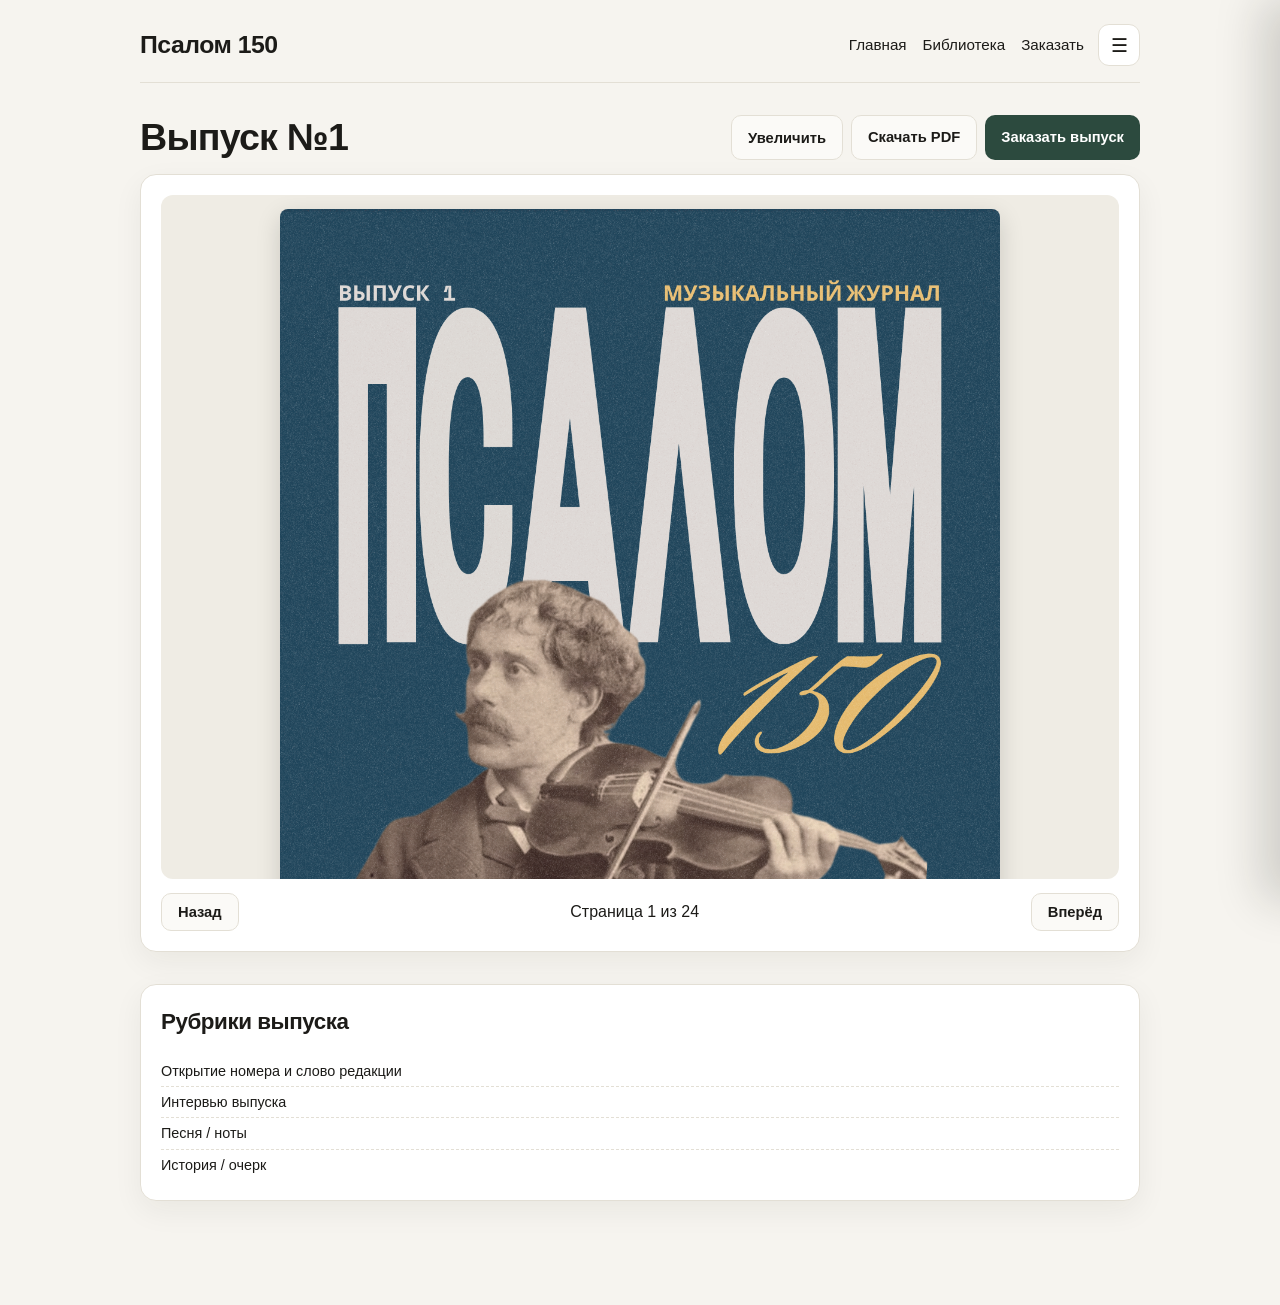
==== issue-1.html @ 5b3814bc "much" ====
<!DOCTYPE html>
<html lang="ru">
<head>
  <meta charset="UTF-8" />
  <meta name="viewport" content="width=device-width, initial-scale=1.0" />
  <title>Выпуск №1 — Псалом 150</title>
  <link rel="stylesheet" href="styles.css" />
</head>
<body>
  <div id="drawerBackdrop" class="drawer-backdrop" aria-hidden="true"></div>
  <aside id="sideDrawer" class="drawer" aria-label="Меню навигации" aria-hidden="true">
    <div class="drawer-top">
      <span class="drawer-title">Псалом 150</span>
      <button id="closeDrawerBtn" type="button" class="drawer-close">Закрыть</button>
    </div>
    <div class="drawer-group">
      <div class="drawer-label">Разделы</div>
      <a class="drawer-link" href="index.html"><span>Главная</span><span>→</span></a>
      <a class="drawer-link" href="library.html"><span>Библиотека</span><span>→</span></a>
      <a class="drawer-link" href="library.html#authors-block"><span>Авторы</span><span>→</span></a>
      <a class="drawer-link" href="order.html"><span>Заказать</span><span>→</span></a>
    </div>
    <div class="drawer-group">
      <div class="drawer-label">Выпуски</div>
      <a class="drawer-link" href="issue-1.html"><span>Выпуск №1</span><span>#1</span></a>
      <a class="drawer-link" href="issue-2.html"><span>Выпуск №2</span><span>#2</span></a>
      <a class="drawer-link" href="issue-3.html"><span>Выпуск №3</span><span>#3</span></a>
    </div>
  </aside>

  <div class="container">
    <header>
      <a href="index.html" class="brand">Псалом 150</a>
      <div class="header-right">
        <div class="top-links">
          <a href="index.html">Главная</a>
          <a href="library.html">Библиотека</a>
          <a href="order.html">Заказать</a>
        </div>
        <button id="openDrawerBtn" type="button" class="menu-btn" aria-label="Открыть меню">☰</button>
      </div>
    </header>

    <div class="flipbook-top">
      <h1 id="issuePageTitle" style="margin:0;">Выпуск №1</h1>
      <div style="display:flex;gap:8px;flex-wrap:wrap;">
        <button id="flipbookZoom" type="button" class="btn btn-secondary">Увеличить</button>
        <a id="issuePagePdf" class="btn btn-secondary" href="psalm-150-issue-1.pdf" download>Скачать PDF</a>
        <a class="btn" href="order.html">Заказать выпуск</a>
      </div>
    </div>

    <section class="flipbook-panel">
      <div id="flipbookStage" class="flipbook-stage">
        <img id="flipbookImg" src="" alt="Страница журнала" />
      </div>
      <div class="flipbook-controls">
        <button id="flipbookPrev" type="button" class="btn btn-secondary">Назад</button>
        <span id="flipbookCounter">Страница 1 из 1</span>
        <button id="flipbookNext" type="button" class="btn btn-secondary">Вперёд</button>
      </div>
    </section>

    <section class="flipbook-panel">
      <h2>Рубрики выпуска</h2>
      <ul id="issuePageRubrics" class="issue-rubrics-list" style="margin-bottom:0;"></ul>
    </section>
  </div>

  <script src="app.js"></script>
  <script>initIssuePage(1);</script>
</body>
</html>
---- styles.css ----
:root {
  --bg: #f6f4ef;
  --surface: #ffffff;
  --surface-soft: #fbfaf7;
  --text: #1c1b18;
  --muted: #625e55;
  --accent: #2c4a3e;
  --accent-hover: #21382f;
  --accent-soft: #e9efec;
  --border: #e3dfd5;
  --radius: 16px;
  --shadow: 0 10px 30px rgba(28, 27, 24, 0.06);
}

* {
  box-sizing: border-box;
}

html {
  scroll-behavior: smooth;
}

body {
  margin: 0;
  font-family: -apple-system, BlinkMacSystemFont, "Segoe UI", Roboto, Inter, Arial, sans-serif;
  background: var(--bg);
  color: var(--text);
  line-height: 1.55;
}

.container {
  max-width: 1040px;
  margin: 0 auto;
  padding: 24px 20px 72px;
}

header {
  display: flex;
  justify-content: space-between;
  align-items: center;
  gap: 16px;
  margin-bottom: 32px;
  padding-bottom: 16px;
  border-bottom: 1px solid var(--border);
}

.brand {
  font-size: 1.55rem;
  font-weight: 700;
  letter-spacing: -0.02em;
  text-decoration: none;
  color: var(--text);
}

.header-right {
  display: flex;
  align-items: center;
  gap: 14px;
}

.top-links {
  display: flex;
  flex-wrap: wrap;
  gap: 16px;
  align-items: center;
}

.top-links a {
  text-decoration: none;
  color: var(--text);
  font-weight: 500;
  font-size: 0.95rem;
}

.top-links a:hover {
  color: var(--accent);
}

.menu-btn {
  display: inline-flex;
  align-items: center;
  justify-content: center;
  width: 42px;
  height: 42px;
  border-radius: 11px;
  border: 1px solid var(--border);
  background: var(--surface);
  color: var(--text);
  font-size: 1.2rem;
  cursor: pointer;
}

.menu-btn:hover {
  background: var(--surface-soft);
}

@media (max-width: 640px) {
  .top-links {
    display: none;
  }
}

/* Right Side Drawer */
.drawer-backdrop {
  position: fixed;
  inset: 0;
  background: rgba(20, 19, 17, 0.5);
  opacity: 0;
  visibility: hidden;
  transition: opacity 0.2s ease, visibility 0.2s ease;
  z-index: 1200;
}

.drawer-backdrop.open {
  opacity: 1;
  visibility: visible;
}

.drawer {
  position: fixed;
  top: 0;
  right: 0;
  bottom: 0;
  width: min(330px, 88vw);
  background: var(--surface);
  border-left: 1px solid var(--border);
  box-shadow: -18px 0 44px rgba(28, 27, 24, 0.18);
  transform: translateX(100%);
  transition: transform 0.22s ease;
  z-index: 1201;
  display: flex;
  flex-direction: column;
  padding: 20px;
  overflow-y: auto;
}

.drawer.open {
  transform: translateX(0);
}

.drawer-top {
  display: flex;
  justify-content: space-between;
  align-items: center;
  padding-bottom: 14px;
  margin-bottom: 16px;
  border-bottom: 1px solid var(--border);
}

.drawer-title {
  font-weight: 700;
  font-size: 1.08rem;
}

.drawer-close {
  border: 1px solid var(--border);
  background: var(--surface-soft);
  color: var(--text);
  border-radius: 9px;
  padding: 6px 11px;
  font-size: 0.88rem;
  font-weight: 600;
  cursor: pointer;
}

.drawer-group {
  margin-bottom: 20px;
}

.drawer-label {
  font-size: 0.75rem;
  text-transform: uppercase;
  letter-spacing: 0.06em;
  color: var(--muted);
  font-weight: 700;
  margin-bottom: 8px;
}

.drawer-link {
  display: flex;
  justify-content: space-between;
  align-items: center;
  padding: 10px 12px;
  border-radius: 10px;
  color: var(--text);
  text-decoration: none;
  font-size: 0.95rem;
  font-weight: 500;
}

.drawer-link:hover {
  background: var(--accent-soft);
  color: var(--accent);
}

h1, h2, h3 {
  margin-top: 0;
  letter-spacing: -0.02em;
}

h1 {
  font-size: clamp(1.7rem, 3.6vw, 2.35rem);
  line-height: 1.2;
}

h2 {
  font-size: 1.4rem;
  margin-bottom: 16px;
}

.muted {
  color: var(--muted);
}

.btn {
  display: inline-flex;
  align-items: center;
  justify-content: center;
  gap: 8px;
  background: var(--accent);
  color: #fff;
  border: none;
  border-radius: 10px;
  padding: 10px 16px;
  font-size: 0.92rem;
  font-weight: 600;
  cursor: pointer;
  text-decoration: none;
  transition: background 0.16s ease, transform 0.1s ease;
}

.btn:hover {
  background: var(--accent-hover);
}

.btn:active {
  transform: translateY(1px);
}

.btn-secondary {
  background: var(--surface-soft);
  color: var(--text);
  border: 1px solid var(--border);
}

.btn-secondary:hover {
  background: #efece4;
}

/* Issues on Home & Library */
.issues-grid {
  display: grid;
  grid-template-columns: repeat(auto-fit, minmax(260px, 1fr));
  gap: 24px;
  margin-bottom: 44px;
}

.issue-card {
  background: var(--surface);
  border: 1px solid var(--border);
  border-radius: var(--radius);
  overflow: hidden;
  box-shadow: var(--shadow);
  display: flex;
  flex-direction: column;
}

.cover-link {
  display: block;
  position: relative;
  aspect-ratio: 3 / 4;
  background: #eae6dc;
  overflow: hidden;
}

.cover-link img {
  width: 100%;
  height: 100%;
  object-fit: cover;
  display: block;
}

.cover-badge {
  position: absolute;
  top: 12px;
  left: 12px;
  background: rgba(28, 27, 18, 0.82);
  color: #fff;
  font-size: 0.78rem;
  font-weight: 600;
  padding: 5px 10px;
  border-radius: 999px;
}

.issue-body {
  padding: 18px;
  display: flex;
  flex-direction: column;
  flex: 1;
}

.issue-meta {
  color: var(--muted);
  font-size: 0.88rem;
  margin-bottom: 12px;
}

.issue-rubrics-title {
  font-size: 0.82rem;
  font-weight: 700;
  color: var(--muted);
  text-transform: uppercase;
  letter-spacing: 0.04em;
  margin-bottom: 6px;
}

.issue-rubrics-list {
  list-style: none;
  padding: 0;
  margin: 0 0 16px;
  font-size: 0.9rem;
}

.issue-rubrics-list li {
  padding: 4px 0;
  border-bottom: 1px dashed var(--border);
}

.issue-rubrics-list li:last-child {
  border-bottom: none;
}

.issue-actions {
  margin-top: auto;
  display: flex;
  flex-wrap: wrap;
  gap: 8px;
}

/* Order Banner on Home */
.order-banner {
  background: var(--surface);
  border: 1px solid var(--border);
  border-radius: var(--radius);
  padding: 24px;
  box-shadow: var(--shadow);
  display: flex;
  flex-wrap: wrap;
  justify-content: space-between;
  align-items: center;
  gap: 18px;
}

/* Flipbook on Issue Page */
.flipbook-panel {
  background: var(--surface);
  border: 1px solid var(--border);
  border-radius: var(--radius);
  padding: 20px;
  box-shadow: var(--shadow);
  margin-bottom: 32px;
}

.flipbook-top {
  display: flex;
  flex-wrap: wrap;
  justify-content: space-between;
  align-items: center;
  gap: 10px;
  margin-bottom: 14px;
}

.flipbook-stage {
  padding: 14px;
  background: #efece4;
  border-radius: 12px;
  display: flex;
  align-items: flex-start;
  justify-content: center;
  overflow: auto;
  max-height: 76vh;
  -webkit-overflow-scrolling: touch;
}

.flipbook-stage img {
  width: 100%;
  max-width: 720px;
  height: auto;
  border-radius: 8px;
  box-shadow: 0 8px 24px rgba(0, 0, 0, 0.16);
}

.flipbook-stage.zoomed img {
  max-width: none;
  width: 165%;
}

.flipbook-controls {
  display: flex;
  justify-content: space-between;
  align-items: center;
  gap: 10px;
  margin-top: 14px;
}

/* Library Filters & Items */
.filter-panel {
  background: var(--surface);
  border: 1px solid var(--border);
  border-radius: var(--radius);
  padding: 20px;
  box-shadow: var(--shadow);
  margin-bottom: 28px;
}

.filter-grid {
  display: grid;
  grid-template-columns: repeat(auto-fit, minmax(210px, 1fr));
  gap: 14px;
}

.entries-list {
  display: grid;
  grid-template-columns: repeat(auto-fit, minmax(260px, 1fr));
  gap: 16px;
  margin-bottom: 40px;
}

.entry-card {
  background: var(--surface);
  border: 1px solid var(--border);
  border-radius: 14px;
  padding: 16px;
  box-shadow: var(--shadow);
}

.entry-tag {
  display: inline-block;
  background: var(--accent-soft);
  color: var(--accent);
  font-size: 0.78rem;
  font-weight: 700;
  padding: 3px 9px;
  border-radius: 999px;
  margin-bottom: 8px;
}

/* Order Page Form */
.order-panel {
  background: var(--surface);
  border: 1px solid var(--border);
  border-radius: var(--radius);
  padding: 24px;
  box-shadow: var(--shadow);
}

.offers-grid {
  display: grid;
  grid-template-columns: repeat(auto-fit, minmax(210px, 1fr));
  gap: 14px;
  margin-bottom: 24px;
}

.offer-card {
  background: var(--surface);
  border: 1px solid var(--border);
  border-radius: 14px;
  padding: 16px;
}

.offer-price {
  font-size: 1.3rem;
  font-weight: 700;
  color: var(--accent);
  margin: 6px 0;
}

.form-grid {
  display: grid;
  grid-template-columns: repeat(auto-fit, minmax(240px, 1fr));
  gap: 16px;
  margin-bottom: 16px;
}

label {
  display: block;
  font-size: 0.9rem;
  font-weight: 600;
  margin-bottom: 6px;
}

input, select, textarea {
  width: 100%;
  padding: 11px 12px;
  border: 1px solid var(--border);
  border-radius: 10px;
  font-size: 0.95rem;
  font-family: inherit;
  background: var(--surface-soft);
  color: var(--text);
}

textarea {
  min-height: 86px;
  resize: vertical;
}

.estimate-box {
  background: var(--accent-soft);
  border: 1px solid #c8d8d0;
  border-radius: 12px;
  padding: 14px 16px;
  margin: 14px 0 18px;
  font-size: 0.94rem;
}

.estimate-total {
  font-size: 1.1rem;
  font-weight: 700;
  color: var(--accent);
  margin-bottom: 4px;
}

.status-msg {
  margin-top: 12px;
  font-size: 0.92rem;
  font-weight: 500;
}
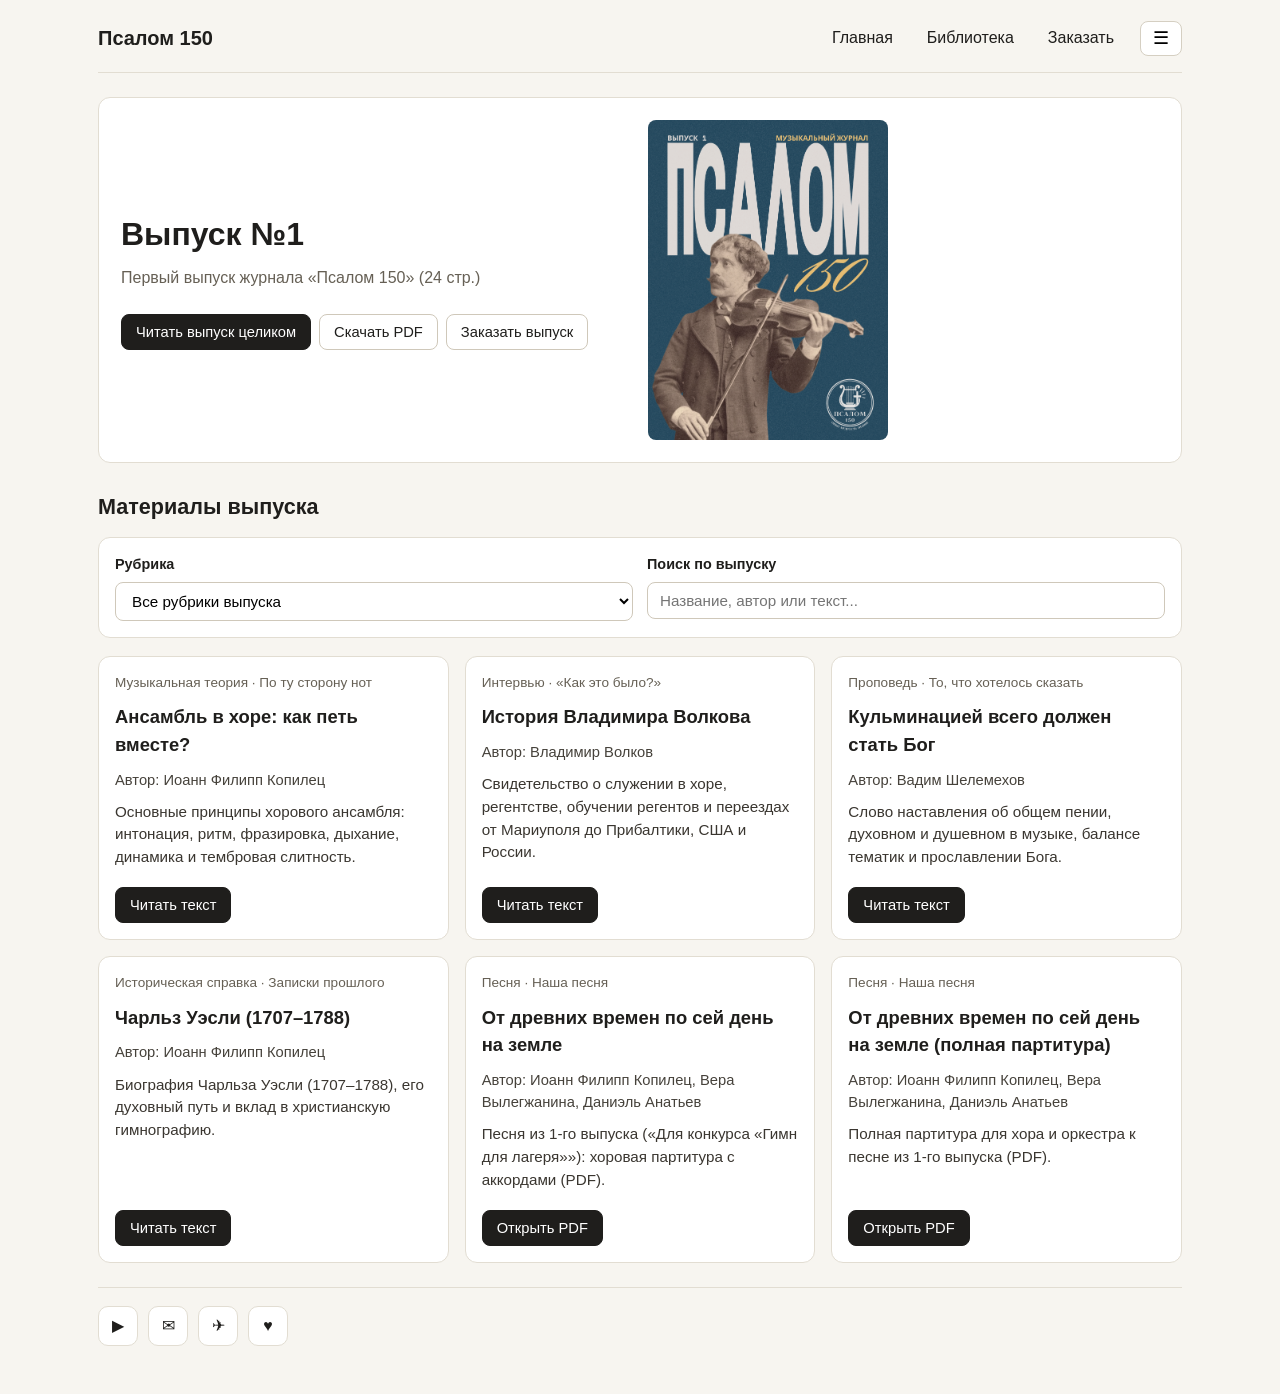
==== commit 1298fd5c: "side menu" ====
--- a/issue-1.html
+++ b/issue-1.html
@@ -22,9 +22,10 @@
     </div>
     <div class="drawer-group">
       <div class="drawer-label">Выпуски</div>
+      <a class="drawer-link" href="issue-4.html"><span>Выпуск №4</span><span>#4</span></a>
+      <a class="drawer-link" href="issue-3.html"><span>Выпуск №3</span><span>#3</span></a>
+      <a class="drawer-link" href="issue-2.html"><span>Выпуск №2</span><span>#2</span></a>
       <a class="drawer-link" href="issue-1.html"><span>Выпуск №1</span><span>#1</span></a>
-      <a class="drawer-link" href="issue-2.html"><span>Выпуск №2</span><span>#2</span></a>
-      <a class="drawer-link" href="issue-3.html"><span>Выпуск №3</span><span>#3</span></a>
     </div>
   </aside>
 
@@ -41,30 +42,71 @@
       </div>
     </header>
 
-    <div class="flipbook-top">
-      <h1 id="issuePageTitle" style="margin:0;">Выпуск №1</h1>
-      <div style="display:flex;gap:8px;flex-wrap:wrap;">
-        <button id="flipbookZoom" type="button" class="btn btn-secondary">Увеличить</button>
-        <a id="issuePagePdf" class="btn btn-secondary" href="psalm-150-issue-1.pdf" download>Скачать PDF</a>
-        <a class="btn" href="order.html">Заказать выпуск</a>
-      </div>
-    </div>
-
-    <section class="flipbook-panel">
-      <div id="flipbookStage" class="flipbook-stage">
-        <img id="flipbookImg" src="" alt="Страница журнала" />
-      </div>
-      <div class="flipbook-controls">
-        <button id="flipbookPrev" type="button" class="btn btn-secondary">Назад</button>
-        <span id="flipbookCounter">Страница 1 из 1</span>
-        <button id="flipbookNext" type="button" class="btn btn-secondary">Вперёд</button>
+    <section class="order-panel" aria-label="Информация о выпуске">
+      <div class="form-grid" style="align-items: center; margin-bottom: 0;">
+        <div>
+          <h1 id="issuePageTitle" style="margin-bottom: 8px;">Выпуск №1</h1>
+          <p id="issuePageSubtitle" class="muted" style="margin: 0 0 16px;"></p>
+          <div class="entry-actions">
+            <button id="openFullIssueBtn" type="button" class="btn">Читать выпуск целиком</button>
+            <a id="issuePdfLink" class="btn btn-secondary" href="psalm-150-issue-1.pdf" download>Скачать PDF</a>
+            <a class="btn btn-secondary" href="order.html">Заказать выпуск</a>
+          </div>
+        </div>
+        <div class="issue-cover-wrap" style="max-width: 240px; margin: 0 auto 0 0;">
+          <img id="issuePageCover" class="issue-cover-img" src="" alt="" />
+        </div>
       </div>
     </section>
 
-    <section class="flipbook-panel">
-      <h2>Рубрики выпуска</h2>
-      <ul id="issuePageRubrics" class="issue-rubrics-list" style="margin-bottom:0;"></ul>
+    <h2>Материалы выпуска</h2>
+
+    <section class="filter-panel" aria-label="Фильтр материалов выпуска">
+      <div class="filter-grid">
+        <div>
+          <label for="issueRubricSelect">Рубрика</label>
+          <select id="issueRubricSelect">
+            <option value="">Все рубрики выпуска</option>
+          </select>
+        </div>
+        <div>
+          <label for="issueSearchInput">Поиск по выпуску</label>
+          <input id="issueSearchInput" type="search" placeholder="Название, автор или текст..." />
+        </div>
+      </div>
     </section>
+
+    <section style="margin-top: 18px;" aria-label="Карточки материалов выпуска">
+      <div id="issueEntriesList" class="entries-list"></div>
+    </section>
+
+    <footer class="social-bar" aria-label="Соцсети и контакты">
+      <a class="social-icon-btn" href="https://www.youtube.com/@Psalm150-DVJS" target="_blank" rel="noopener noreferrer" aria-label="YouTube" title="YouTube">▶</a>
+      <a class="social-icon-btn" href="mailto:Psalm150dvjs@gmail.com" aria-label="Почта" title="Почта">✉</a>
+      <a class="social-icon-btn" href="https://t.me/Psalm150DSVJ" target="_blank" rel="noopener noreferrer" aria-label="Telegram" title="Telegram">✈</a>
+      <a class="social-icon-btn" href="#support" aria-label="Поддержка (скоро)" title="Поддержка (заглушка)">♥</a>
+    </footer>
+  </div>
+
+  <div id="issueViewerModal" class="issue-viewer" aria-hidden="true">
+    <div class="issue-viewer-hover-zone" aria-hidden="true"></div>
+    <div class="issue-viewer-topbar">
+      <div class="issue-viewer-title-wrap">
+        <strong id="issueViewerTitle">Выпуск</strong>
+        <span id="issueViewerPageInfo" class="issue-viewer-page-info"></span>
+      </div>
+      <div class="issue-viewer-controls">
+        <button id="issuePrevPageBtn" type="button" class="viewer-btn">← Назад</button>
+        <button id="issueNextPageBtn" type="button" class="viewer-btn">Вперёд →</button>
+        <button id="issueSpreadToggleBtn" type="button" class="viewer-btn">Разворот</button>
+        <button id="issueFullscreenBtn" type="button" class="viewer-btn" title="На весь экран">⛶</button>
+        <button id="issueCloseViewerBtn" type="button" class="viewer-btn viewer-close-btn">✕ Закрыть</button>
+      </div>
+    </div>
+    <div id="issueViewerStage" class="issue-viewer-stage">
+      <img id="issuePageImage" class="issue-page-image" alt="" />
+      <div id="issueViewerStatus" class="issue-viewer-status"></div>
+    </div>
   </div>
 
   <script src="app.js"></script>
--- a/styles.css
+++ b/styles.css
@@ -1,37 +1,23 @@
-:root {
-  --bg: #f6f4ef;
-  --surface: #ffffff;
-  --surface-soft: #fbfaf7;
-  --text: #1c1b18;
-  --muted: #625e55;
-  --accent: #2c4a3e;
-  --accent-hover: #21382f;
-  --accent-soft: #e9efec;
-  --border: #e3dfd5;
-  --radius: 16px;
-  --shadow: 0 10px 30px rgba(28, 27, 24, 0.06);
-}
-
 * {
   box-sizing: border-box;
 }
 
-html {
-  scroll-behavior: smooth;
-}
-
 body {
   margin: 0;
-  font-family: -apple-system, BlinkMacSystemFont, "Segoe UI", Roboto, Inter, Arial, sans-serif;
-  background: var(--bg);
-  color: var(--text);
-  line-height: 1.55;
+  font-family: -apple-system, BlinkMacSystemFont, "Segoe UI", Roboto, Arial, sans-serif;
+  background: #f7f5f0;
+  color: #1f1e1c;
+  line-height: 1.5;
+}
+
+a {
+  color: #1f1e1c;
 }
 
 .container {
-  max-width: 1040px;
+  max-width: 1120px;
   margin: 0 auto;
-  padding: 24px 20px 72px;
+  padding: 20px 18px 48px;
 }
 
 header {
@@ -39,98 +25,192 @@
   justify-content: space-between;
   align-items: center;
   gap: 16px;
-  margin-bottom: 32px;
   padding-bottom: 16px;
-  border-bottom: 1px solid var(--border);
+  margin-bottom: 24px;
+  border-bottom: 1px solid #e2ddd2;
 }
 
 .brand {
-  font-size: 1.55rem;
+  font-size: 1.25rem;
   font-weight: 700;
-  letter-spacing: -0.02em;
   text-decoration: none;
-  color: var(--text);
 }
 
 .header-right {
   display: flex;
   align-items: center;
+  gap: 16px;
+}
+
+.top-links {
+  display: flex;
   gap: 14px;
-}
-
-.top-links {
-  display: flex;
   flex-wrap: wrap;
-  gap: 16px;
-  align-items: center;
 }
 
 .top-links a {
   text-decoration: none;
-  color: var(--text);
-  font-weight: 500;
+  padding: 6px 10px;
+  border-radius: 8px;
+}
+
+.top-links a:hover {
+  background: #eae5da;
+}
+
+.menu-btn {
+  border: 1px solid #d5cfc2;
+  background: #fff;
+  border-radius: 8px;
+  padding: 6px 12px;
+  font-size: 1.1rem;
+  cursor: pointer;
+}
+
+h1 {
+  margin: 0 0 20px;
+  font-size: 2rem;
+}
+
+h2 {
+  margin: 28px 0 14px;
+  font-size: 1.35rem;
+}
+
+.filter-panel {
+  background: #fff;
+  border: 1px solid #e2ddd2;
+  border-radius: 12px;
+  padding: 16px;
+}
+
+.filter-grid {
+  display: grid;
+  grid-template-columns: repeat(auto-fit, minmax(220px, 1fr));
+  gap: 14px;
+}
+
+.filter-grid label {
+  display: block;
+  font-size: 0.9rem;
+  font-weight: 600;
+  margin-bottom: 6px;
+}
+
+.filter-grid input,
+.filter-grid select {
+  width: 100%;
+  padding: 9px 12px;
+  border: 1px solid #cfc8ba;
+  border-radius: 8px;
+  background: #fff;
   font-size: 0.95rem;
 }
 
-.top-links a:hover {
-  color: var(--accent);
-}
-
-.menu-btn {
+.entries-list,
+.issues-grid {
+  display: grid;
+  grid-template-columns: repeat(auto-fill, minmax(280px, 1fr));
+  gap: 16px;
+}
+
+.entry-card,
+.issue-card {
+  background: #fff;
+  border: 1px solid #e2ddd2;
+  border-radius: 12px;
+  padding: 16px;
+  display: flex;
+  flex-direction: column;
+  gap: 10px;
+}
+
+.entry-meta {
+  font-size: 0.85rem;
+  color: #666055;
+}
+
+.entry-title,
+.issue-card h3 {
+  margin: 0;
+  font-size: 1.15rem;
+}
+
+.entry-author {
+  font-size: 0.92rem;
+  color: #46423b;
+}
+
+.entry-note,
+.issue-card p {
+  margin: 0;
+  font-size: 0.95rem;
+  color: #3a3630;
+}
+
+.entry-actions {
+  margin-top: auto;
+  padding-top: 8px;
+  display: flex;
+  gap: 8px;
+  flex-wrap: wrap;
+  align-items: center;
+}
+
+.btn {
   display: inline-flex;
   align-items: center;
   justify-content: center;
-  width: 42px;
-  height: 42px;
-  border-radius: 11px;
-  border: 1px solid var(--border);
-  background: var(--surface);
-  color: var(--text);
-  font-size: 1.2rem;
+  padding: 8px 14px;
+  border-radius: 8px;
+  border: 1px solid #1f1e1c;
+  background: #1f1e1c;
+  color: #fff;
+  text-decoration: none;
+  font-size: 0.92rem;
+  line-height: 1.25;
   cursor: pointer;
-}
-
-.menu-btn:hover {
-  background: var(--surface-soft);
-}
-
-@media (max-width: 640px) {
-  .top-links {
-    display: none;
-  }
-}
-
-/* Right Side Drawer */
+  white-space: nowrap;
+}
+
+.btn:hover {
+  opacity: 0.9;
+}
+
+.btn-secondary {
+  background: #fff;
+  color: #1f1e1c;
+  border-color: #cfc8ba;
+}
+
+.btn-secondary:hover {
+  background: #f3efe6;
+  opacity: 1;
+}
+/* Боковое меню */
 .drawer-backdrop {
+  display: none;
   position: fixed;
   inset: 0;
-  background: rgba(20, 19, 17, 0.5);
-  opacity: 0;
-  visibility: hidden;
-  transition: opacity 0.2s ease, visibility 0.2s ease;
-  z-index: 1200;
+  background: rgba(0, 0, 0, 0.45);
+  z-index: 900;
 }
 
 .drawer-backdrop.open {
-  opacity: 1;
-  visibility: visible;
+  display: block;
 }
 
 .drawer {
   position: fixed;
   top: 0;
   right: 0;
-  bottom: 0;
-  width: min(330px, 88vw);
-  background: var(--surface);
-  border-left: 1px solid var(--border);
-  box-shadow: -18px 0 44px rgba(28, 27, 24, 0.18);
+  width: min(85vw, 320px);
+  height: 100vh;
+  background: #fff;
+  z-index: 950;
+  padding: 20px;
   transform: translateX(100%);
-  transition: transform 0.22s ease;
-  z-index: 1201;
-  display: flex;
-  flex-direction: column;
-  padding: 20px;
+  transition: transform 0.2s ease;
   overflow-y: auto;
 }
 
@@ -142,24 +222,19 @@
   display: flex;
   justify-content: space-between;
   align-items: center;
-  padding-bottom: 14px;
-  margin-bottom: 16px;
-  border-bottom: 1px solid var(--border);
+  margin-bottom: 20px;
 }
 
 .drawer-title {
   font-weight: 700;
-  font-size: 1.08rem;
+  font-size: 1.1rem;
 }
 
 .drawer-close {
-  border: 1px solid var(--border);
-  background: var(--surface-soft);
-  color: var(--text);
-  border-radius: 9px;
-  padding: 6px 11px;
-  font-size: 0.88rem;
-  font-weight: 600;
+  border: 1px solid #d5cfc2;
+  background: #fff;
+  border-radius: 8px;
+  padding: 5px 10px;
   cursor: pointer;
 }
 
@@ -168,361 +243,548 @@
 }
 
 .drawer-label {
-  font-size: 0.75rem;
+  font-size: 0.8rem;
   text-transform: uppercase;
-  letter-spacing: 0.06em;
-  color: var(--muted);
-  font-weight: 700;
+  color: #706a5e;
   margin-bottom: 8px;
 }
 
 .drawer-link {
   display: flex;
   justify-content: space-between;
-  align-items: center;
-  padding: 10px 12px;
+  padding: 8px 4px;
+  text-decoration: none;
+  border-bottom: 1px solid #f0ece3;
+}
+
+/* Модальное окно чтения и предпросмотра аккордов */
+.reader-modal {
+  display: none;
+  position: fixed;
+  inset: 0;
+  z-index: 1000;
+}
+
+.reader-modal.open {
+  display: block;
+}
+
+.reader-backdrop {
+  position: fixed;
+  inset: 0;
+  background: rgba(0, 0, 0, 0.58);
+}
+
+.reader-dialog {
+  position: relative;
+  z-index: 1001;
+  width: min(94vw, 1140px);
+  height: min(92vh, 920px);
+  max-height: 92vh;
+  margin: 4vh auto;
+  background: #fff;
+  border-radius: 14px;
+  padding: 24px 28px;
+  display: flex;
+  flex-direction: column;
+  gap: 16px;
+  overflow: hidden;
+  box-shadow: 0 24px 60px rgba(0, 0, 0, 0.28);
+}
+
+.reader-header {
+  display: flex;
+  justify-content: space-between;
+  align-items: flex-start;
+  gap: 16px;
+  border-bottom: 1px solid #e6e2d8;
+  padding-bottom: 14px;
+  flex-shrink: 0;
+}
+
+.reader-body {
+  flex: 1 1 auto;
+  min-height: 0;
+  overflow-y: auto;
+  padding-right: 8px;
+  line-height: 1.7;
+  font-size: 1.05rem;
+}
+
+.reader-body p {
+  margin: 0 0 14px;
+  max-width: 78ch;
+  white-space: pre-line;
+}
+
+.reader-body:empty::before {
+  content: "Материал представлен в виде нот, аккордов и PDF-файлов.";
+  display: block;
+  padding: 16px 18px;
+  border: 1px solid #e2ddd2;
   border-radius: 10px;
-  color: var(--text);
-  text-decoration: none;
-  font-size: 0.95rem;
-  font-weight: 500;
-}
-
-.drawer-link:hover {
-  background: var(--accent-soft);
-  color: var(--accent);
-}
-
-h1, h2, h3 {
-  margin-top: 0;
-  letter-spacing: -0.02em;
-}
-
-h1 {
-  font-size: clamp(1.7rem, 3.6vw, 2.35rem);
-  line-height: 1.2;
-}
-
-h2 {
-  font-size: 1.4rem;
-  margin-bottom: 16px;
-}
-
-.muted {
-  color: var(--muted);
-}
-
-.btn {
-  display: inline-flex;
-  align-items: center;
-  justify-content: center;
+  background: #faf8f4;
+  color: #575249;
+  font-size: 0.96rem;
+}
+
+.reader-footer {
+  border-top: 1px solid #e6e2d8;
+  padding-top: 14px;
+  display: flex;
+  justify-content: flex-end;
   gap: 8px;
-  background: var(--accent);
-  color: #fff;
-  border: none;
+  flex-wrap: wrap;
+  flex-shrink: 0;
+}
+
+/* Блок аккордов и предпросмотра страниц */
+.chords-sheet-block {
+  margin: 14px 0;
+  padding: 14px;
+  border: 1px solid #e2ddd2;
+  border-radius: 12px;
+  background: #faf8f4;
+}
+
+.chords-image-trigger {
+  display: block;
+  width: 100%;
+  padding: 0;
+  border: 1px solid #e2ddd2;
   border-radius: 10px;
-  padding: 10px 16px;
+  overflow: hidden;
+  background: #fff;
+  cursor: zoom-in;
+  transition: box-shadow 0.15s ease, border-color 0.15s ease;
+}
+
+.chords-image-trigger:hover {
+  border-color: #bfb7a6;
+  box-shadow: 0 6px 18px rgba(0, 0, 0, 0.08);
+}
+
+.chords-image-trigger img {
+  display: block;
+  max-width: 100%;
+  width: 100%;
+  height: auto;
+  object-fit: contain;
+}
+
+.chords-sheet-note {
+  margin: 10px 0 0;
   font-size: 0.92rem;
-  font-weight: 600;
+  color: #575249;
+}
+
+.chords-sheet-actions {
+  margin-top: 12px;
+  display: flex;
+  gap: 8px;
+  flex-wrap: wrap;
+}
+
+.drawer-btn-link {
+  width: 100%;
+  background: transparent;
+  border: 0;
+  border-bottom: 1px solid #f0ece3;
+  font: inherit;
+  color: inherit;
+  text-align: left;
   cursor: pointer;
-  text-decoration: none;
-  transition: background 0.16s ease, transform 0.1s ease;
-}
-
-.btn:hover {
-  background: var(--accent-hover);
-}
-
-.btn:active {
-  transform: translateY(1px);
-}
-
-.btn-secondary {
-  background: var(--surface-soft);
-  color: var(--text);
-  border: 1px solid var(--border);
-}
-
-.btn-secondary:hover {
+}
+
+.issue-card {
+  cursor: pointer;
+  transition: transform 0.15s ease, box-shadow 0.15s ease;
+}
+
+.issue-card:hover {
+  transform: translateY(-2px);
+  box-shadow: 0 8px 20px rgba(0, 0, 0, 0.06);
+}
+
+.issue-cover-wrap {
+  width: 100%;
+  aspect-ratio: 3 / 4;
+  border-radius: 8px;
+  overflow: hidden;
   background: #efece4;
-}
-
-/* Issues on Home & Library */
-.issues-grid {
-  display: grid;
-  grid-template-columns: repeat(auto-fit, minmax(260px, 1fr));
-  gap: 24px;
-  margin-bottom: 44px;
-}
-
-.issue-card {
-  background: var(--surface);
-  border: 1px solid var(--border);
-  border-radius: var(--radius);
-  overflow: hidden;
-  box-shadow: var(--shadow);
-  display: flex;
-  flex-direction: column;
-}
-
-.cover-link {
-  display: block;
-  position: relative;
-  aspect-ratio: 3 / 4;
-  background: #eae6dc;
-  overflow: hidden;
-}
-
-.cover-link img {
+  margin-bottom: 6px;
+}
+
+.issue-cover-img {
   width: 100%;
   height: 100%;
   object-fit: cover;
   display: block;
 }
 
-.cover-badge {
-  position: absolute;
-  top: 12px;
-  left: 12px;
-  background: rgba(28, 27, 18, 0.82);
-  color: #fff;
-  font-size: 0.78rem;
+/* Полноэкранный просмотрщик выпусков */
+.issue-viewer {
+  display: none;
+  position: fixed;
+  inset: 0;
+  z-index: 2000;
+  background: #141311;
+  color: #f7f5f0;
+  flex-direction: column;
+}
+
+.issue-viewer.open {
+  display: flex;
+}
+
+.issue-viewer-hover-zone {
+  position: fixed;
+  top: 0;
+  left: 0;
+  right: 0;
+  height: 44px;
+  z-index: 2005;
+  pointer-events: auto;
+}
+
+.issue-viewer-topbar {
+  position: fixed;
+  top: 0;
+  left: 0;
+  right: 0;
+  z-index: 2010;
+  display: flex;
+  justify-content: space-between;
+  align-items: center;
+  gap: 12px;
+  padding: 12px 18px;
+  background: rgba(30, 28, 25, 0.96);
+  backdrop-filter: blur(6px);
+  border-bottom: 1px solid #332f2a;
+  flex-wrap: wrap;
+  transform: translateY(-100%);
+  transition: transform 0.2s ease;
+}
+
+.issue-viewer-hover-zone:hover + .issue-viewer-topbar,
+.issue-viewer-topbar:hover,
+.issue-viewer-topbar:focus-within,
+.issue-viewer.topbar-visible .issue-viewer-topbar {
+  transform: translateY(0);
+}
+
+.issue-viewer-title-wrap {
+  display: flex;
+  align-items: center;
+  gap: 12px;
+}
+
+.issue-viewer-page-info {
+  font-size: 0.92rem;
+  color: #cfc8ba;
+}
+
+.issue-viewer-controls {
+  display: flex;
+  align-items: center;
+  gap: 8px;
+  flex-wrap: wrap;
+}
+
+.viewer-btn {
+  padding: 7px 12px;
+  border-radius: 8px;
+  border: 1px solid #4a453d;
+  background: #2b2824;
+  color: #f7f5f0;
+  font-size: 0.9rem;
+  cursor: pointer;
+}
+
+.viewer-btn:hover:not(:disabled) {
+  background: #3b3731;
+}
+
+.viewer-btn:disabled {
+  opacity: 0.45;
+  cursor: default;
+}
+
+.issue-viewer-stage {
+  flex: 1 1 auto;
+  min-height: 0;
+  width: 100%;
+  height: 100%;
+  display: flex;
+  align-items: safe center;
+  justify-content: safe center;
+  padding: 16px;
+  overflow: auto;
+  position: relative;
+}
+
+.issue-viewer-pages {
+  display: inline-flex;
+  align-items: center;
+  justify-content: center;
+  gap: 14px;
+  margin: auto;
+  transition: transform 0.16s ease-out;
+}
+
+.issue-page-image {
+  display: block;
+  max-width: min(92vw, 1100px);
+  max-height: calc(100vh - 48px);
+  width: auto;
+  height: auto;
+  object-fit: contain;
+  box-shadow: 0 18px 45px rgba(0, 0, 0, 0.55);
+  border-radius: 4px;
+  cursor: zoom-in;
+  user-select: none;
+  -webkit-user-drag: none;
+}
+
+.issue-viewer-stage.spread-mode .issue-page-image {
+  max-width: min(46vw, 720px);
+  max-height: calc(100vh - 48px);
+}
+
+.issue-viewer-stage.single-slot .issue-page-image {
+  max-width: min(74vw, 920px);
+  max-height: calc(100vh - 48px);
+}
+
+.issue-viewer-stage.is-zoomed {
+  display: block;
+  text-align: left;
+  overflow: auto;
+  user-select: none;
+}
+
+.issue-viewer-stage.is-zoomed .issue-viewer-pages {
+  display: inline-flex;
+}
+
+.issue-viewer-stage.is-zoomed .issue-page-image {
+  display: inline-block;
+  margin: 0;
+  vertical-align: middle;
+  cursor: grab;
+  flex-shrink: 0;
+  transition: none;
+}
+
+.issue-viewer-stage.is-zoomed .issue-page-image:active,
+.issue-viewer-stage.is-zoomed.is-dragging .issue-page-image {
+  cursor: grabbing;
+}
+
+.issue-viewer-status {
+  position: fixed;
+  bottom: 14px;
+  left: 50%;
+  transform: translateX(-50%);
+  background: rgba(20, 19, 17, 0.85);
+  color: #f7f5f0;
+  padding: 6px 12px;
+  border-radius: 8px;
+  font-size: 0.88rem;
+  z-index: 2015;
+}
+
+.issue-viewer-status:empty {
+  display: none;
+}
+
+/* Баннер заказа на главной и соцсети */
+.order-banner {
+  margin-top: 24px;
+}
+
+.order-banner-link {
+  display: flex;
+  justify-content: space-between;
+  align-items: center;
+  padding: 16px 20px;
+  background: #fff;
+  border: 1px solid #e2ddd2;
+  border-radius: 12px;
+  text-decoration: none;
   font-weight: 600;
-  padding: 5px 10px;
-  border-radius: 999px;
-}
-
-.issue-body {
-  padding: 18px;
-  display: flex;
-  flex-direction: column;
-  flex: 1;
-}
-
-.issue-meta {
-  color: var(--muted);
-  font-size: 0.88rem;
-  margin-bottom: 12px;
-}
-
-.issue-rubrics-title {
-  font-size: 0.82rem;
-  font-weight: 700;
-  color: var(--muted);
-  text-transform: uppercase;
-  letter-spacing: 0.04em;
-  margin-bottom: 6px;
-}
-
-.issue-rubrics-list {
-  list-style: none;
-  padding: 0;
-  margin: 0 0 16px;
-  font-size: 0.9rem;
-}
-
-.issue-rubrics-list li {
-  padding: 4px 0;
-  border-bottom: 1px dashed var(--border);
-}
-
-.issue-rubrics-list li:last-child {
-  border-bottom: none;
-}
-
-.issue-actions {
-  margin-top: auto;
-  display: flex;
+  font-size: 1.05rem;
+  transition: transform 0.15s ease, box-shadow 0.15s ease, background 0.15s ease;
+}
+
+.order-banner-link:hover {
+  background: #faf8f4;
+  transform: translateY(-1px);
+  box-shadow: 0 6px 18px rgba(0, 0, 0, 0.05);
+}
+
+.social-bar {
+  margin-top: 24px;
+  padding-top: 18px;
+  border-top: 1px solid #e2ddd2;
+  display: flex;
+  gap: 10px;
   flex-wrap: wrap;
-  gap: 8px;
-}
-
-/* Order Banner on Home */
-.order-banner {
-  background: var(--surface);
-  border: 1px solid var(--border);
-  border-radius: var(--radius);
-  padding: 24px;
-  box-shadow: var(--shadow);
-  display: flex;
-  flex-wrap: wrap;
-  justify-content: space-between;
-  align-items: center;
-  gap: 18px;
-}
-
-/* Flipbook on Issue Page */
-.flipbook-panel {
-  background: var(--surface);
-  border: 1px solid var(--border);
-  border-radius: var(--radius);
-  padding: 20px;
-  box-shadow: var(--shadow);
-  margin-bottom: 32px;
-}
-
-.flipbook-top {
-  display: flex;
-  flex-wrap: wrap;
-  justify-content: space-between;
-  align-items: center;
-  gap: 10px;
-  margin-bottom: 14px;
-}
-
-.flipbook-stage {
-  padding: 14px;
-  background: #efece4;
-  border-radius: 12px;
-  display: flex;
-  align-items: flex-start;
+}
+
+.social-icon-btn {
+  display: inline-flex;
+  align-items: center;
   justify-content: center;
-  overflow: auto;
-  max-height: 76vh;
-  -webkit-overflow-scrolling: touch;
-}
-
-.flipbook-stage img {
-  width: 100%;
-  max-width: 720px;
-  height: auto;
-  border-radius: 8px;
-  box-shadow: 0 8px 24px rgba(0, 0, 0, 0.16);
-}
-
-.flipbook-stage.zoomed img {
-  max-width: none;
-  width: 165%;
-}
-
-.flipbook-controls {
-  display: flex;
-  justify-content: space-between;
-  align-items: center;
-  gap: 10px;
-  margin-top: 14px;
-}
-
-/* Library Filters & Items */
-.filter-panel {
-  background: var(--surface);
-  border: 1px solid var(--border);
-  border-radius: var(--radius);
-  padding: 20px;
-  box-shadow: var(--shadow);
-  margin-bottom: 28px;
-}
-
-.filter-grid {
-  display: grid;
-  grid-template-columns: repeat(auto-fit, minmax(210px, 1fr));
-  gap: 14px;
-}
-
-.entries-list {
-  display: grid;
-  grid-template-columns: repeat(auto-fit, minmax(260px, 1fr));
-  gap: 16px;
-  margin-bottom: 40px;
-}
-
-.entry-card {
-  background: var(--surface);
-  border: 1px solid var(--border);
-  border-radius: 14px;
-  padding: 16px;
-  box-shadow: var(--shadow);
-}
-
-.entry-tag {
-  display: inline-block;
-  background: var(--accent-soft);
-  color: var(--accent);
-  font-size: 0.78rem;
-  font-weight: 700;
-  padding: 3px 9px;
-  border-radius: 999px;
-  margin-bottom: 8px;
-}
-
-/* Order Page Form */
-.order-panel {
-  background: var(--surface);
-  border: 1px solid var(--border);
-  border-radius: var(--radius);
-  padding: 24px;
-  box-shadow: var(--shadow);
+  width: 40px;
+  height: 40px;
+  border-radius: 10px;
+  background: #fff;
+  border: 1px solid #e2ddd2;
+  text-decoration: none;
+  font-size: 1rem;
+  transition: background 0.15s ease, border-color 0.15s ease;
+}
+
+.social-icon-btn:hover {
+  background: #eae5da;
+  border-color: #cfc8ba;
+}
+
+/* Страница заказа (order.html) */
+.muted {
+  color: #666055;
 }
 
 .offers-grid {
   display: grid;
-  grid-template-columns: repeat(auto-fit, minmax(210px, 1fr));
-  gap: 14px;
+  grid-template-columns: repeat(auto-fit, minmax(230px, 1fr));
+  gap: 16px;
   margin-bottom: 24px;
 }
 
 .offer-card {
-  background: var(--surface);
-  border: 1px solid var(--border);
-  border-radius: 14px;
-  padding: 16px;
+  background: #fff;
+  border: 1px solid #e2ddd2;
+  border-radius: 12px;
+  padding: 18px;
+  display: flex;
+  flex-direction: column;
+  gap: 8px;
 }
 
 .offer-price {
-  font-size: 1.3rem;
+  font-size: 1.45rem;
   font-weight: 700;
-  color: var(--accent);
-  margin: 6px 0;
+  color: #1f1e1c;
+}
+
+.order-panel {
+  background: #fff;
+  border: 1px solid #e2ddd2;
+  border-radius: 12px;
+  padding: 22px;
+}
+
+.order-panel h2 {
+  margin: 0 0 18px;
 }
 
 .form-grid {
   display: grid;
-  grid-template-columns: repeat(auto-fit, minmax(240px, 1fr));
+  grid-template-columns: repeat(2, minmax(0, 1fr));
   gap: 16px;
   margin-bottom: 16px;
 }
 
-label {
+.form-grid label {
   display: block;
   font-size: 0.9rem;
   font-weight: 600;
   margin-bottom: 6px;
 }
 
-input, select, textarea {
+.form-grid input,
+.form-grid select,
+.form-grid textarea {
   width: 100%;
-  padding: 11px 12px;
-  border: 1px solid var(--border);
+  padding: 10px 12px;
+  border: 1px solid #cfc8ba;
+  border-radius: 8px;
+  background: #fff;
+  color: #1f1e1c;
+  font: inherit;
+  font-size: 0.95rem;
+}
+
+.form-grid input:focus,
+.form-grid select:focus,
+.form-grid textarea:focus {
+  outline: none;
+  border-color: #1f1e1c;
+  background: #fdfcf9;
+}
+
+.form-grid textarea {
+  min-height: 44px;
+  resize: vertical;
+}
+
+.estimate-box {
+  background: #faf8f4;
+  border: 1px solid #e2ddd2;
   border-radius: 10px;
-  font-size: 0.95rem;
-  font-family: inherit;
-  background: var(--surface-soft);
-  color: var(--text);
-}
-
-textarea {
-  min-height: 86px;
-  resize: vertical;
-}
-
-.estimate-box {
-  background: var(--accent-soft);
-  border: 1px solid #c8d8d0;
-  border-radius: 12px;
   padding: 14px 16px;
-  margin: 14px 0 18px;
-  font-size: 0.94rem;
+  margin-bottom: 18px;
+  display: flex;
+  flex-direction: column;
+  gap: 4px;
 }
 
 .estimate-total {
-  font-size: 1.1rem;
+  font-size: 1.12rem;
   font-weight: 700;
-  color: var(--accent);
-  margin-bottom: 4px;
 }
 
 .status-msg {
   margin-top: 12px;
-  font-size: 0.92rem;
-  font-weight: 500;
+  font-size: 0.94rem;
+  color: #3a3630;
+}
+
+.status-msg:empty {
+  display: none;
+}
+
+@media (max-width: 640px) {
+  .reader-dialog {
+    width: 96vw;
+    height: 94vh;
+    max-height: 94vh;
+    margin: 3vh auto;
+    padding: 16px;
+  }
+
+  .top-links {
+    display: none;
+  }
+  
+  .form-grid {
+    grid-template-columns: 1fr;
+  }
+
+  .order-panel {
+    padding: 16px;
+  }
+}
+
+@media (max-width: 480px) {
+  .entry-actions .btn {
+    padding: 7px 10px;
+    font-size: 0.85rem;
+  }
+
+  .chords-sheet-block {
+    padding: 10px;
+  }
 }
